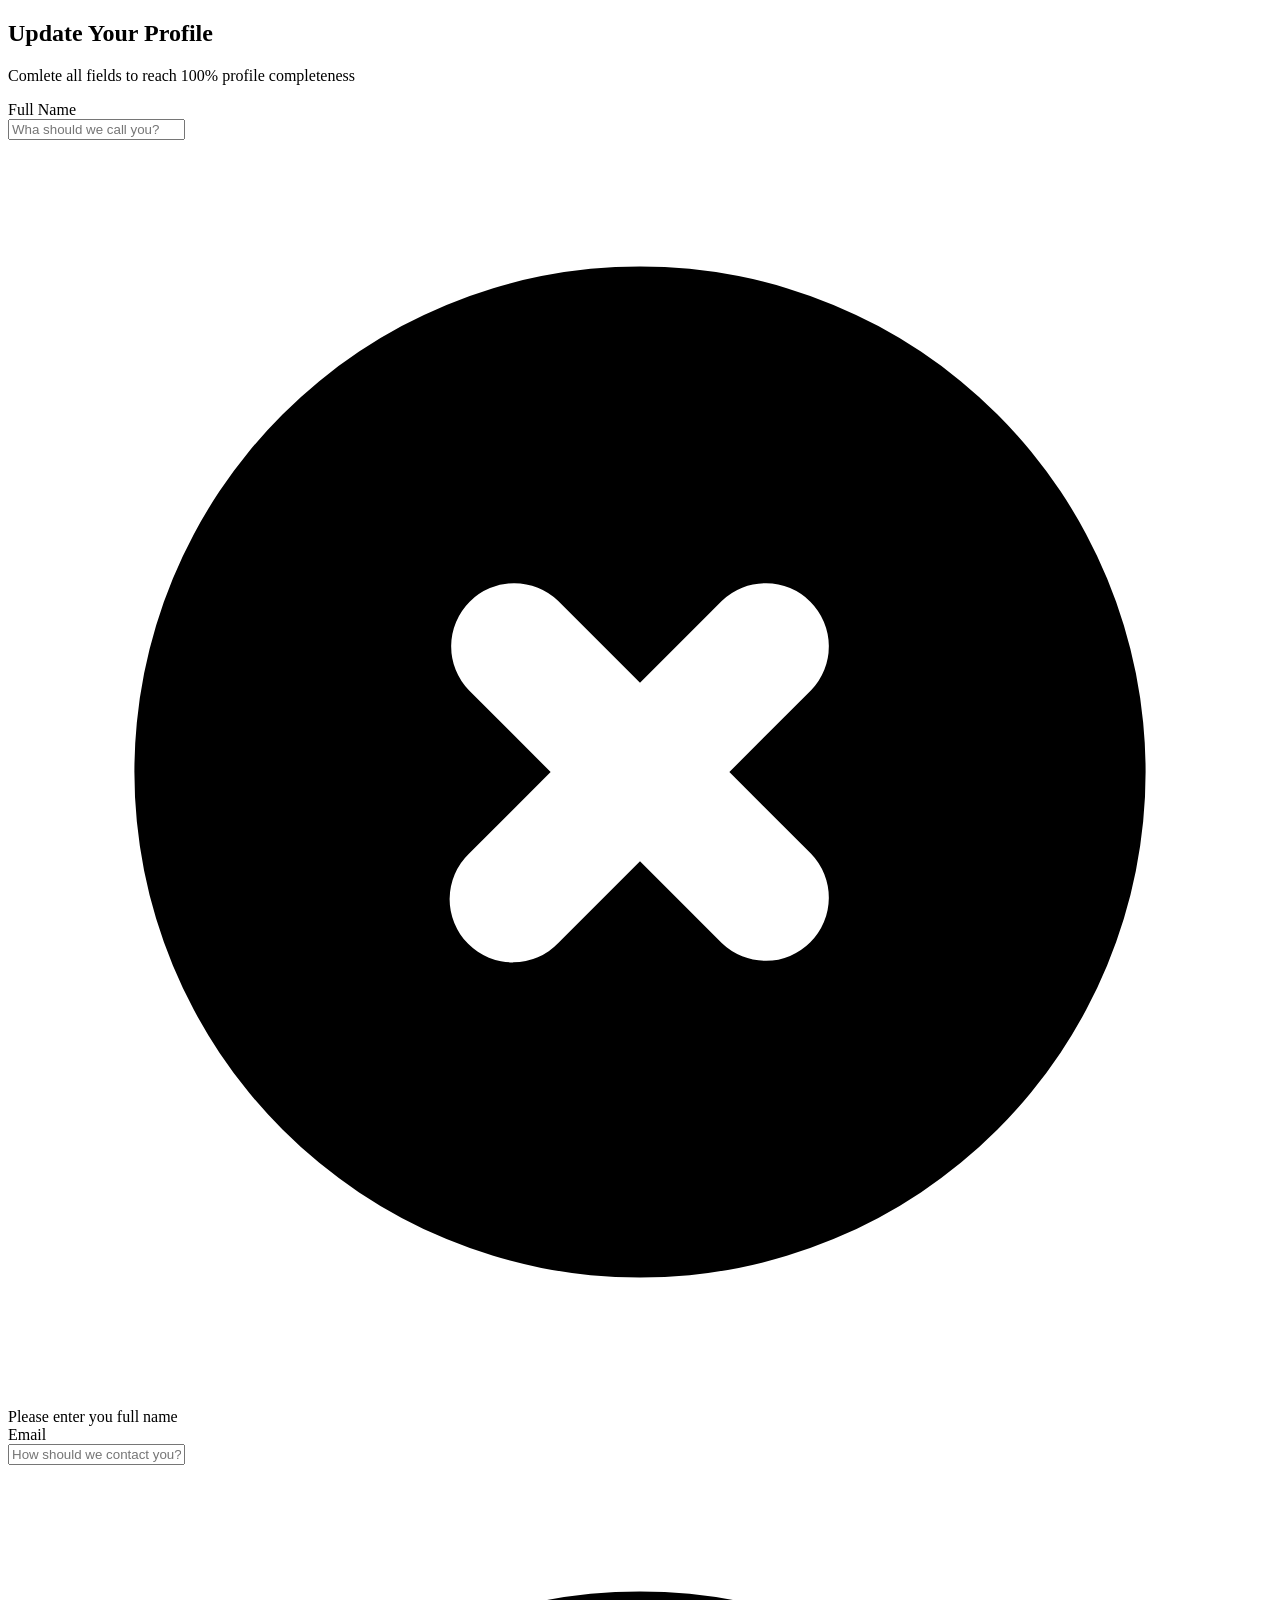
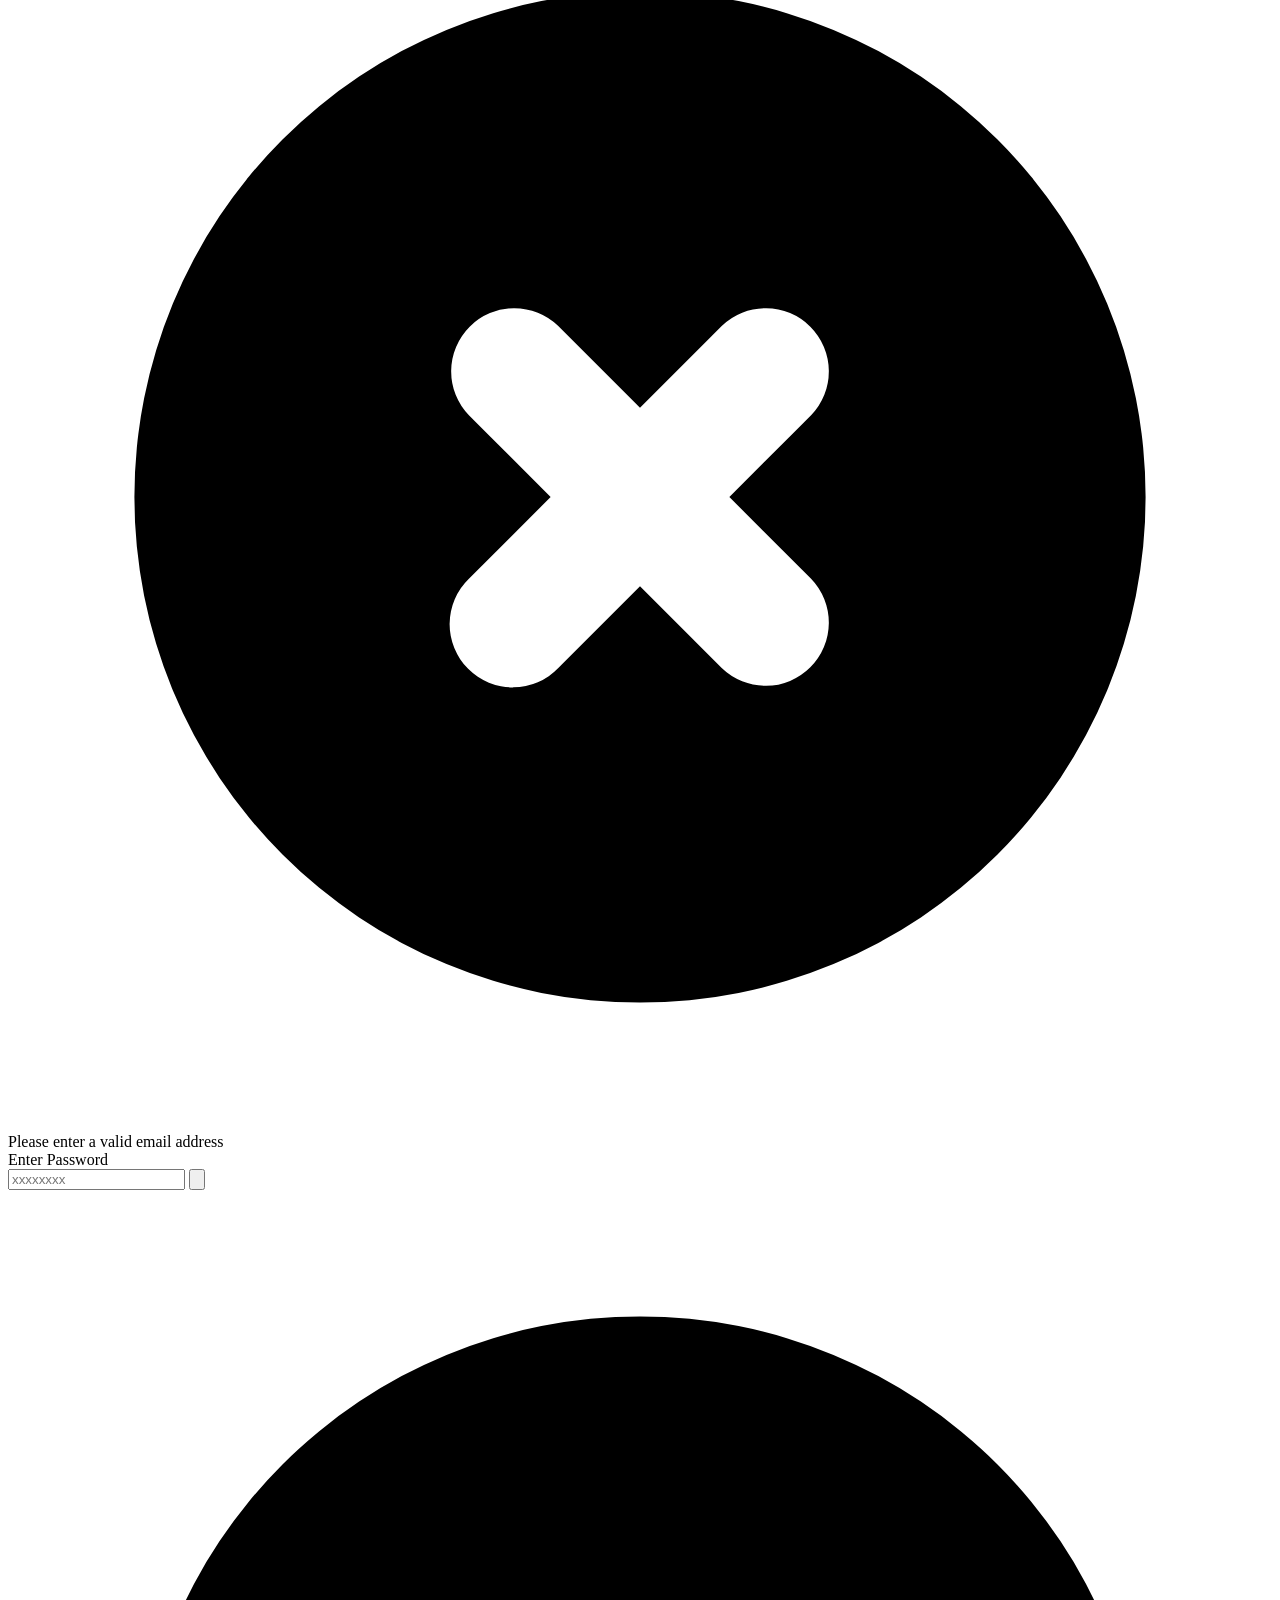
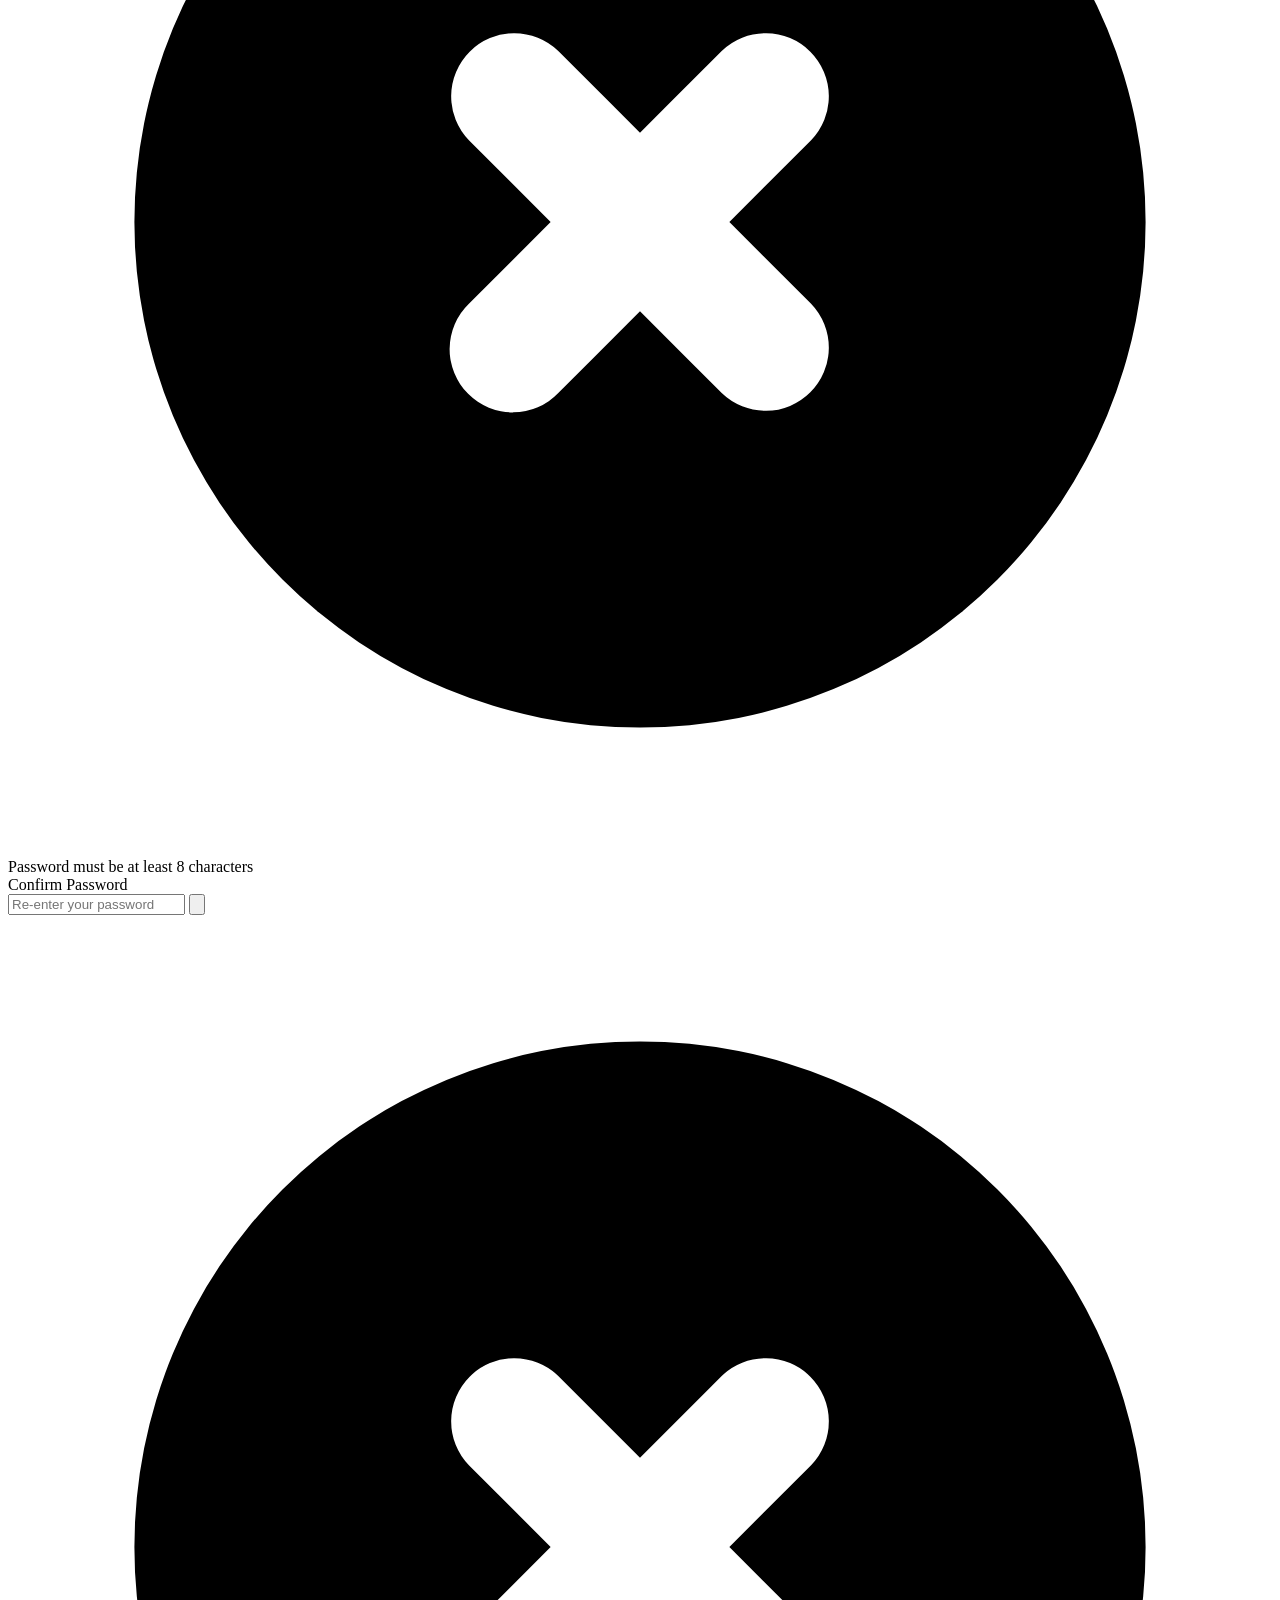
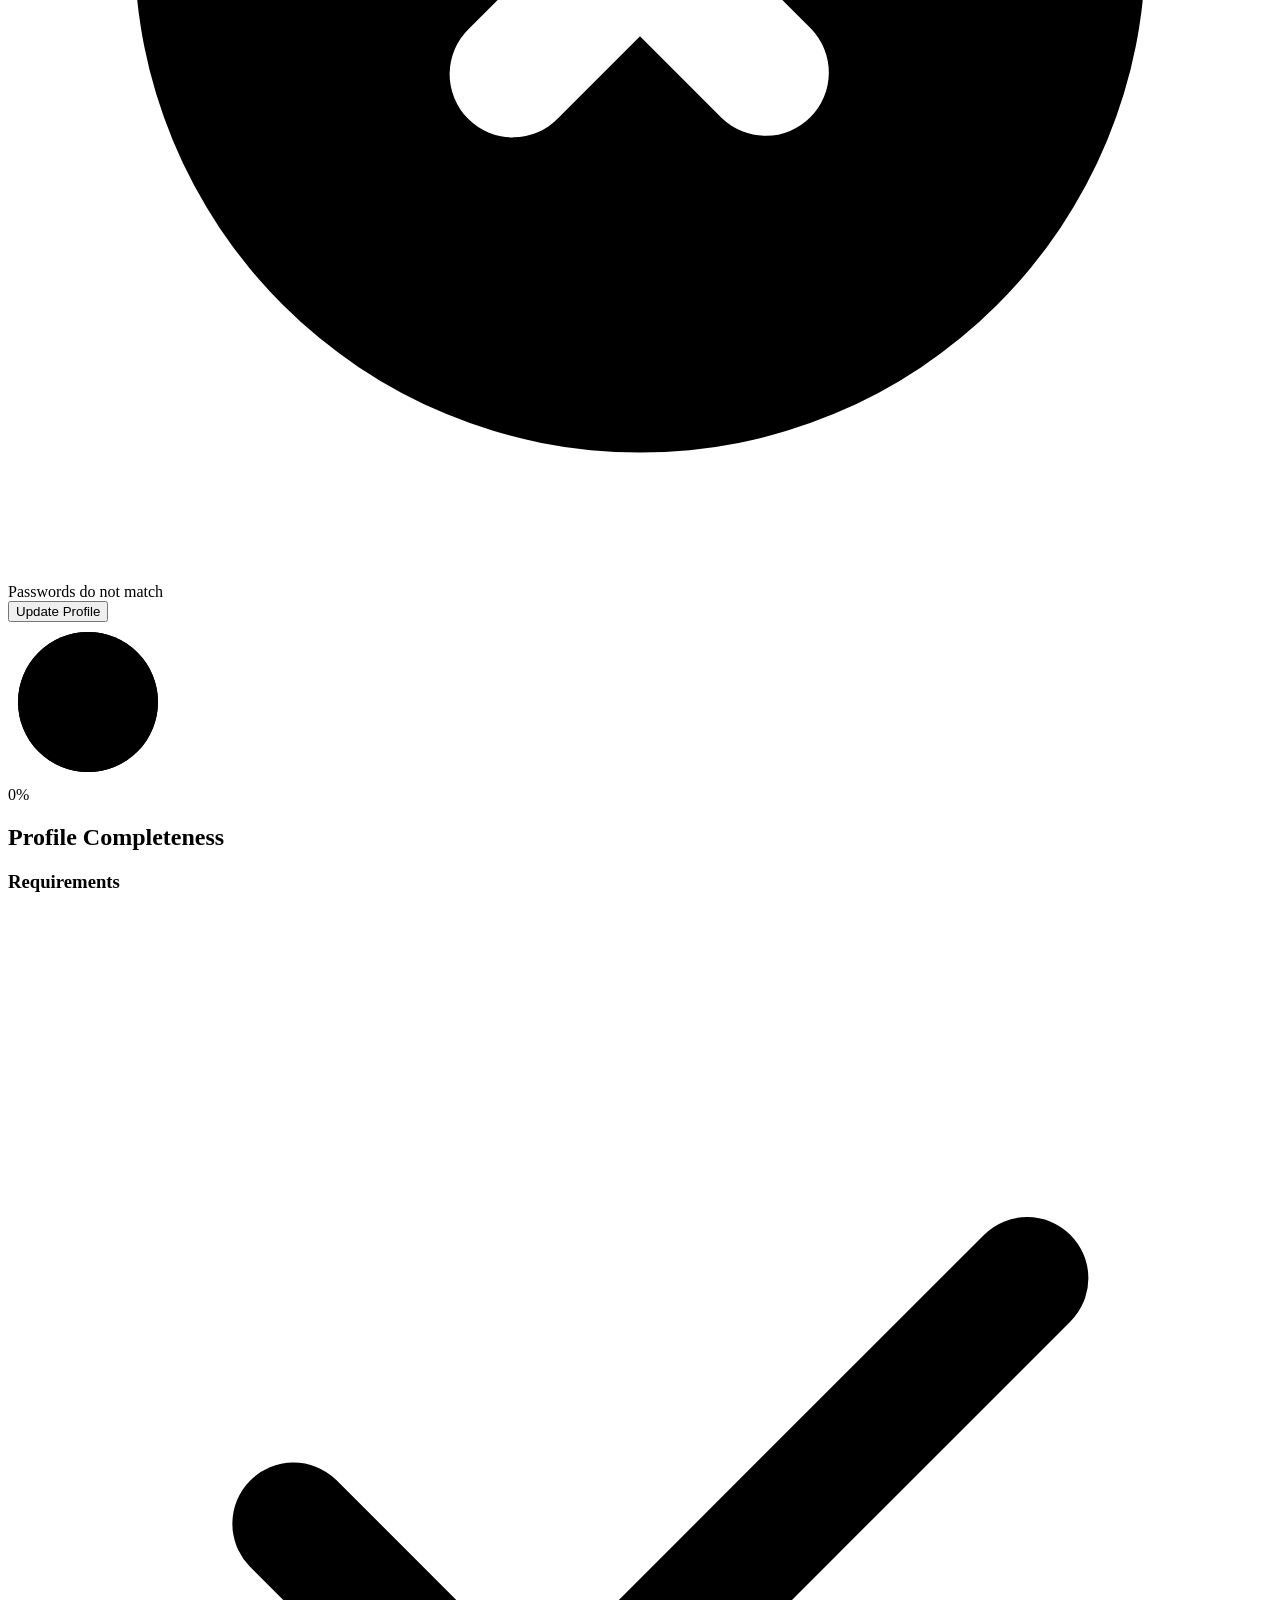
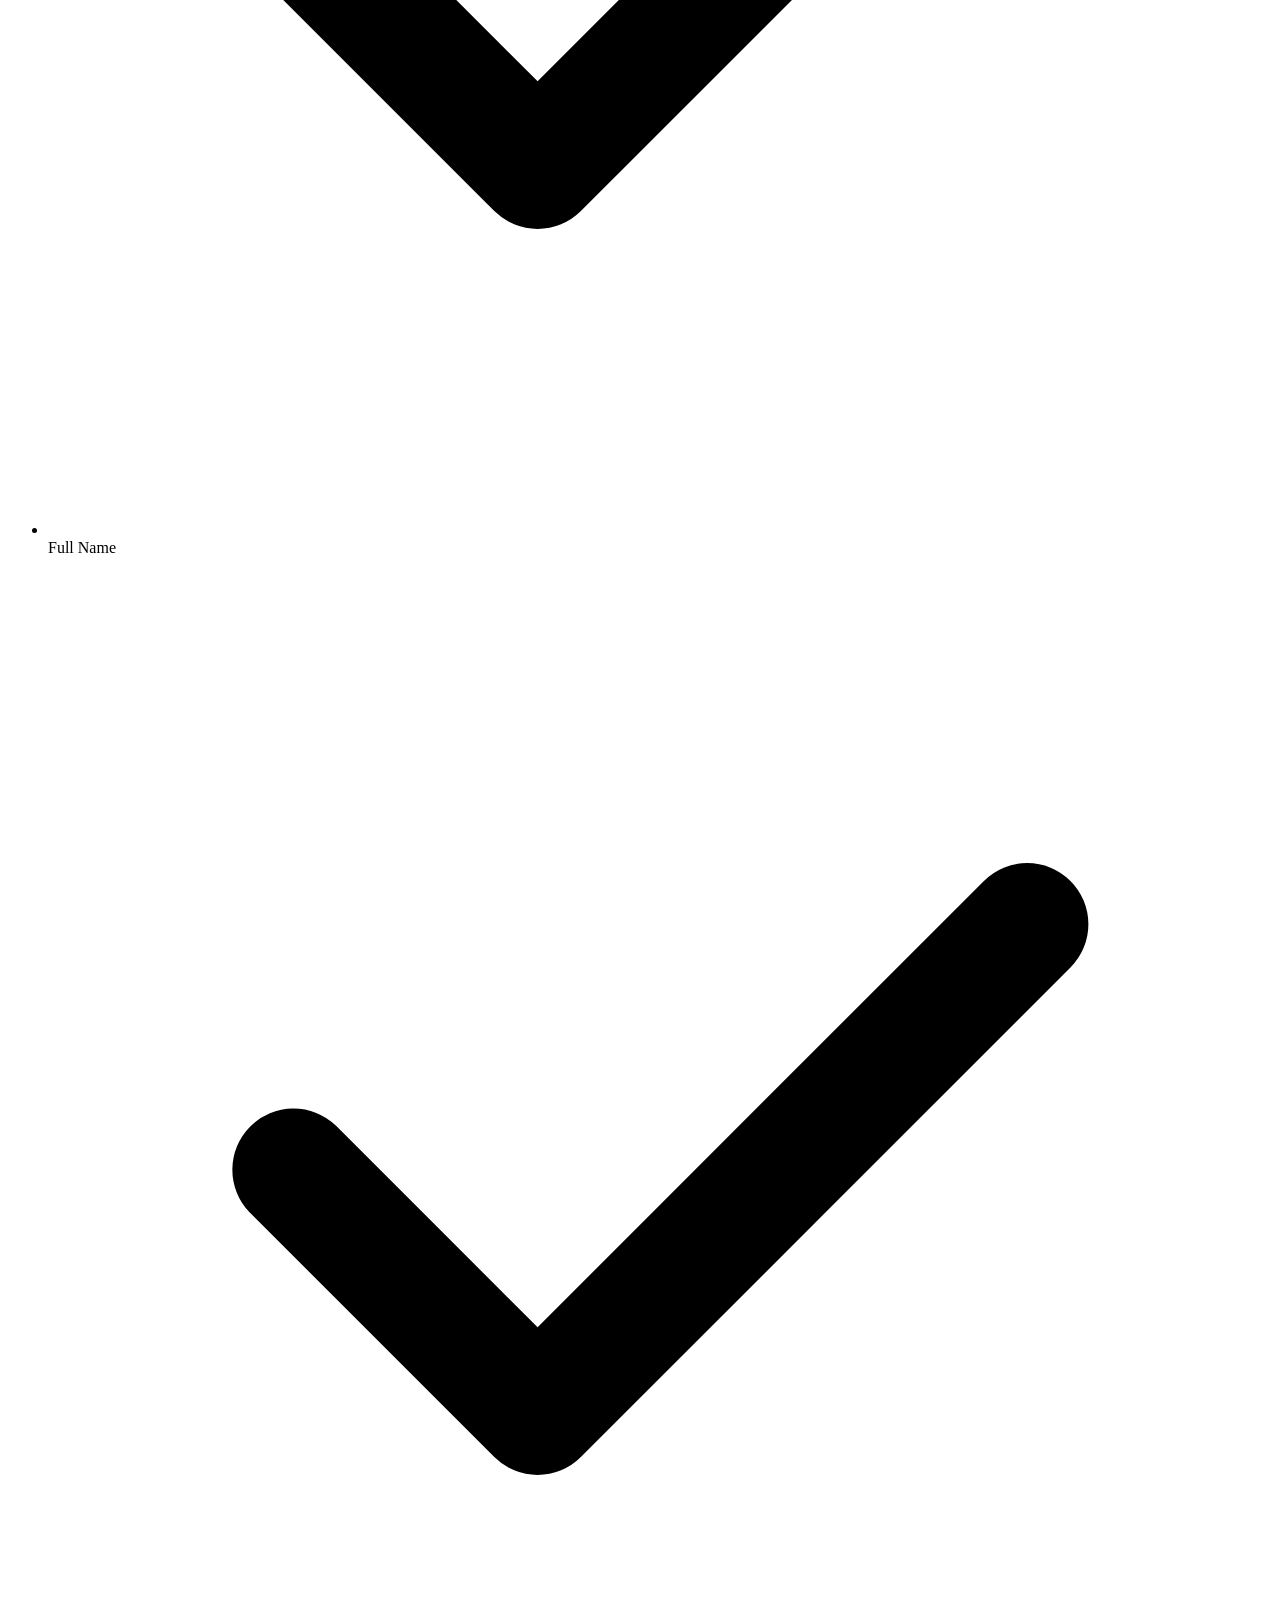
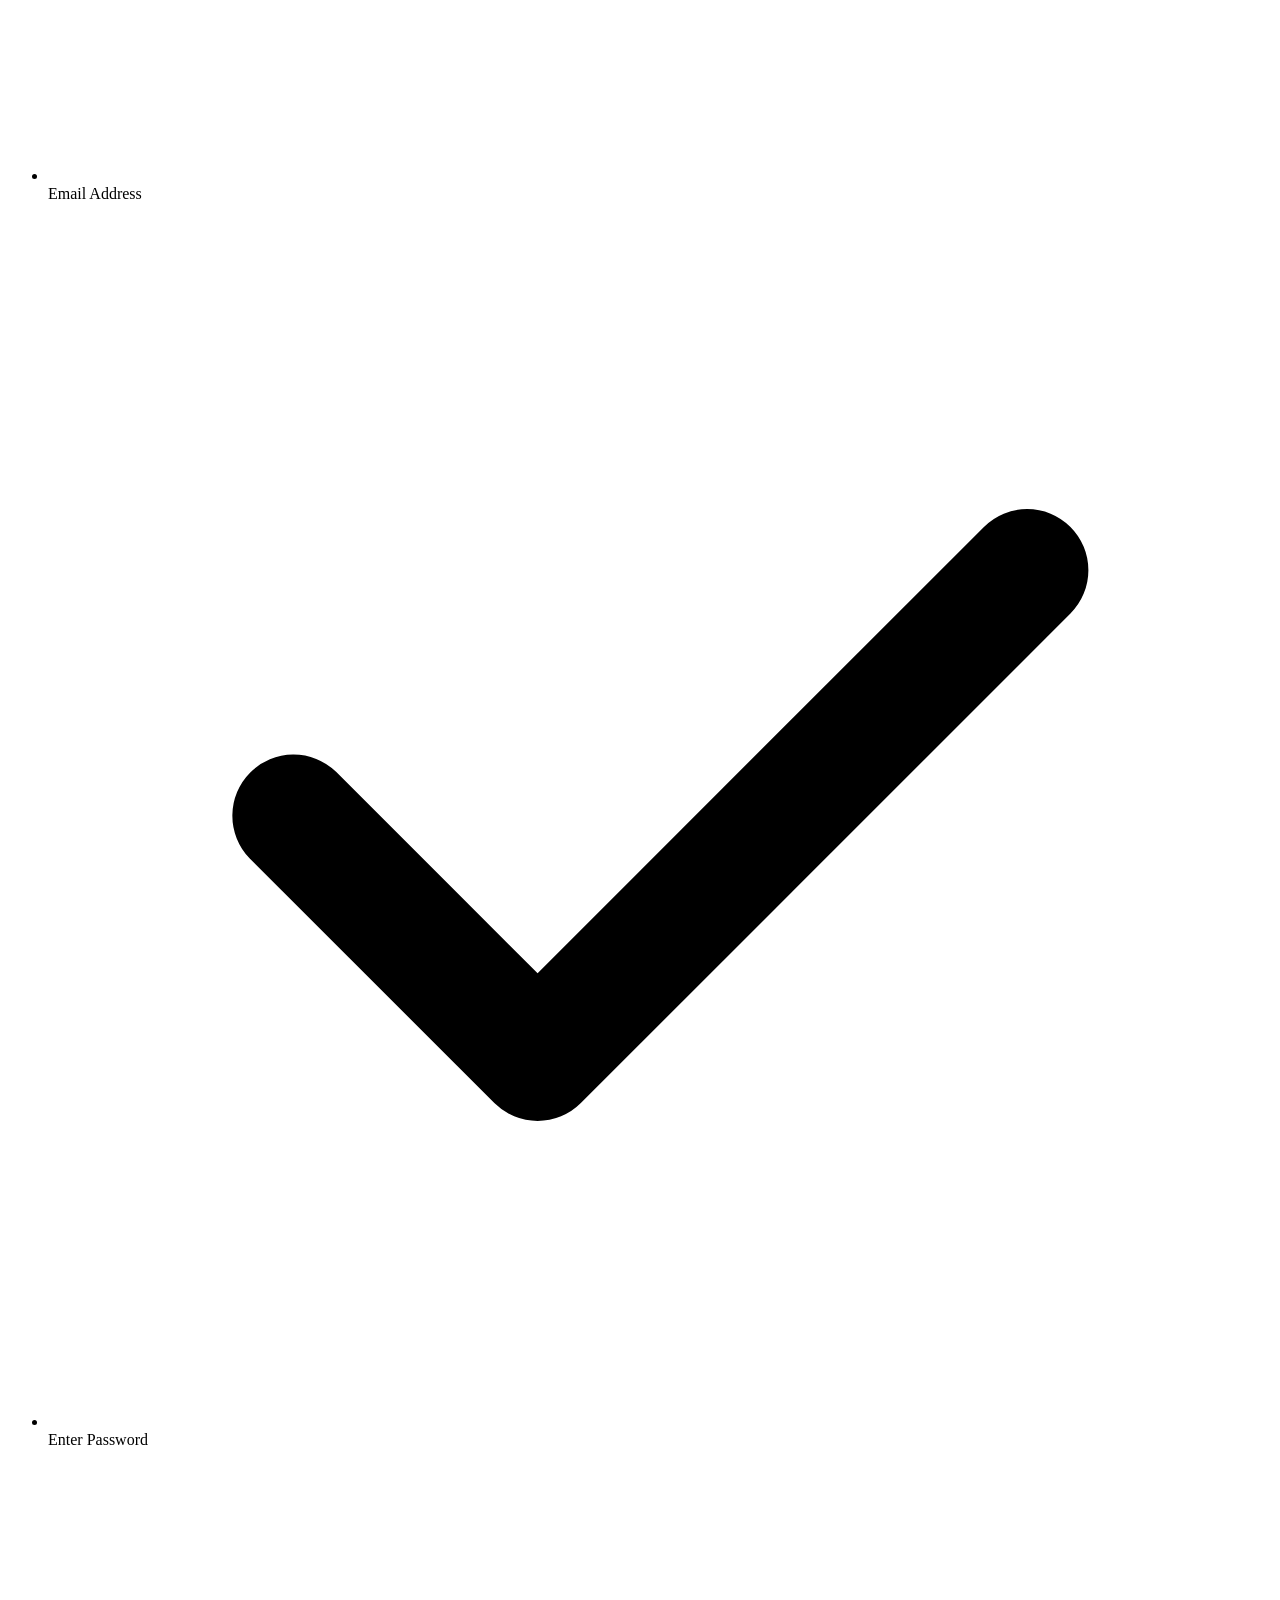
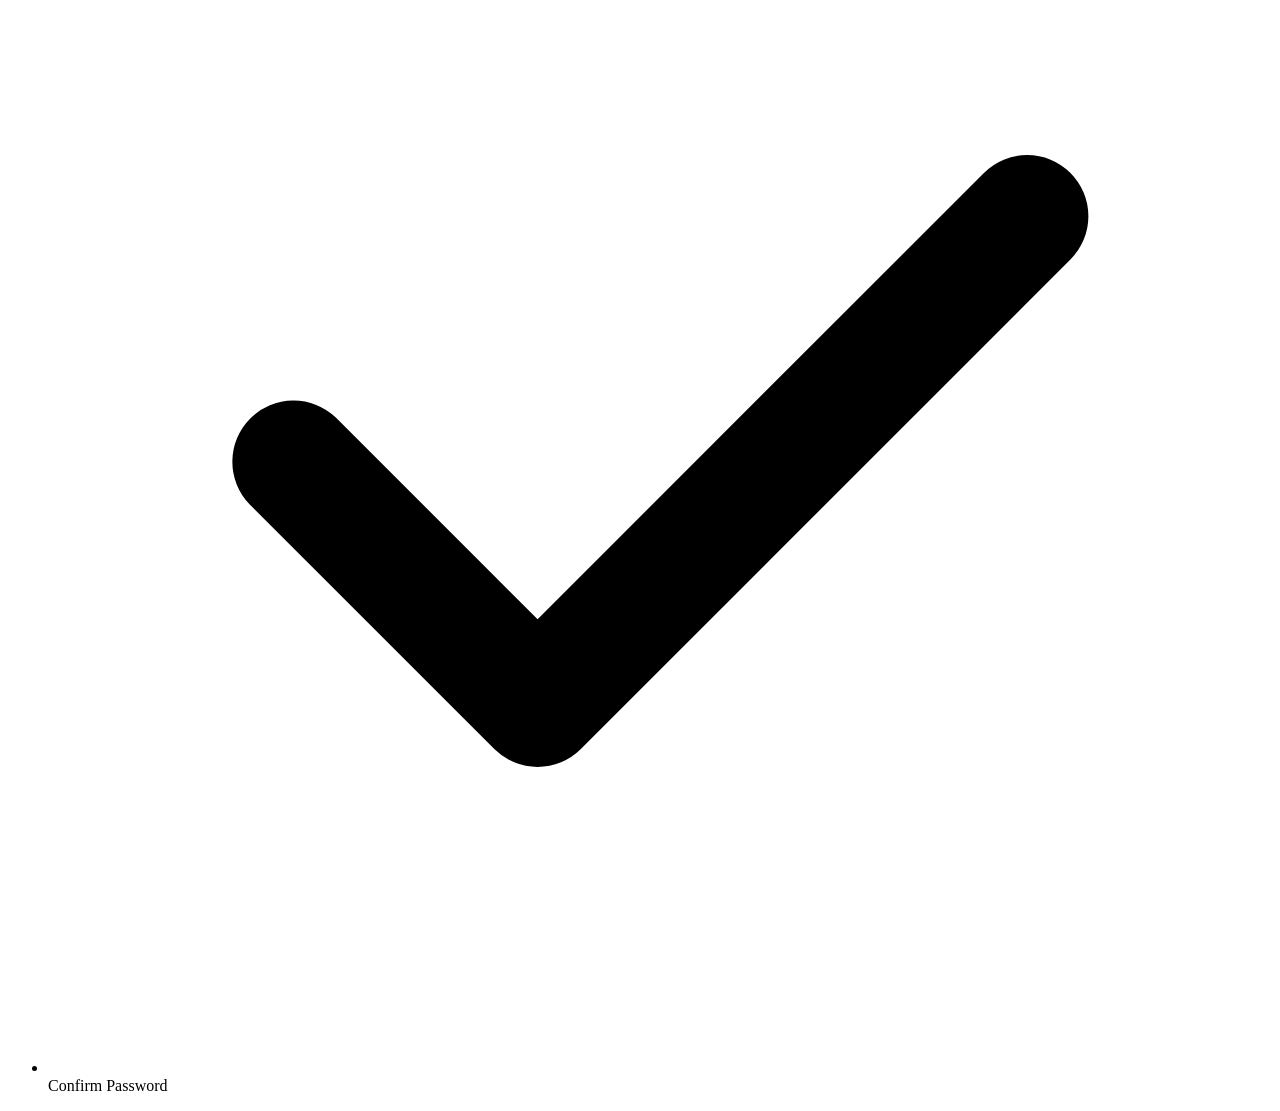
==== accessible-form/index.html @ 0be1ad4b "Add accessible profile form HTML structure This HTML file contains a structured accessible profile f" ====
<!DOCTYPE html>
<html lang="en">
<head>
    <meta charset="UTF-8">
    <meta name="viewport" content="width=device-width, initial-scale=1.0">
    <title>Accessible Profile Form</title>
    <link rel="stylesheet" href="./styles.css">
</head>
<body>
    <main class="form-container">
        <div class="form-wrapper">
            <section class="form-section">
                <div class="form-header">
                    <h1 class="form-title">Update Your Profile</h1>
                    <p class="form-subtitle">Comlete all fields to reach 100% profile completeness</p>
                </div>

                <form id="profileForm" novalidate>
                    <!--Full Name-->
                    <div class="form-group">
                        <label for="fullName" class="form-label form-label--required">Full Name</label>
                        <div class="input-wrapper">
                            <input 
                                type="text"
                                id="fullName"
                                name="fullName"
                                class="form-input"
                                placeholder="Wha should we call you?"
                                aria-required="true"
                                aria-describedby="fullName-error"
                            >
                        </div>
                        <div id="fullName-error" class="error-message" role="alert" aria-live="polite">
                            <svg class="error-icon" viewBox="0 0 20 20" fill="currentColor">
                                <path fill-rule="evenodd" d="M10 18a8 8 0 100-16 8 8 0 000 16zM8.707 7.293a1 1 0 00-1.414 1.414L8.586 10l-1.293 1.293a1 1 0 101.414 1.414L10 11.414l1.293 1.293a1 1 0 001.414-1.414L11.414 10l1.293-1.293a1 1 0 00-1.414-1.414L10 8.586 8.707 7.293z" clip-rule="evenodd"/>
                            </svg>
                            <span>Please enter you full name</span>
                        </div>
                    </div>

                    <!--Email-->
                    <div class="form-group">
                        <label for="email" class="form-label form-label--required">Email</label>
                        <div class="input-wrapper">
                            <input 
                                type="email"
                                name="email" 
                                id="email"
                                class="form-input"
                                placeholder="How should we contact you?"
                                aria-required="true"
                                aria-describedby="email-error"
                            >
                        </div>
                        <div id="email-error" class="error-message" role="alert" aria-live="polite">
                            <svg class="error-icon" viewBox="0 0 20 20" fill="currentColor">
                                <path fill-rule="evenodd" d="M10 18a8 8 0 100-16 8 8 0 000 16zM8.707 7.293a1 1 0 00-1.414 1.414L8.586 10l-1.293 1.293a1 1 0 101.414 1.414L10 11.414l1.293 1.293a1 1 0 001.414-1.414L11.414 10l1.293-1.293a1 1 0 00-1.414-1.414L10 8.586 8.707 7.293z" clip-rule="evenodd"/>
                            </svg>
                            <span>Please enter a valid email address</span>
                        </div>
                    </div>

                    <!--Password-->
                    <div class="form-group">
                        <label for="password" class="form-label form-label--required">Enter Password</label>
                        <div class="password-wrapper">
                            <input 
                                type="password"
                                id="password"
                                name="password"
                                class="form-input"
                                placeholder="xxxxxxxx"
                                aria-required="true"
                                aria-describedby="password-error password-toggle"    
                            >
                            <button 
                                type="button"
                                id="password-toggle"
                                class="password-toggle"
                                aria-label="Show password"
                                data-target="password"
                            >
                                <svg class="eye-icon" xmlns="http://www.w3.org/2000/svg" viewBox="0 0 24 24" fill="none" stroke="currentColor" stroke-width="2">
                                    <path d="M1 12s4-8 11-8 11 8 11 8-4 8-11 8-11-8-11-8z"></path>
                                    <circle cx="12" cy="12" r="3"></circle>
                                </svg>
                            </button>
                        </div>
                        <div id="password-error" class="error-message" role="alert" aria-live="polite">
                            <svg class="error-icon" viewBox="0 0 20 20" fill="currentColor">
                                <path fill-rule="evenodd" d="M10 18a8 8 0 100-16 8 8 0 000 16zM8.707 7.293a1 1 0 00-1.414 1.414L8.586 10l-1.293 1.293a1 1 0 101.414 1.414L10 11.414l1.293 1.293a1 1 0 001.414-1.414L11.414 10l1.293-1.293a1 1 0 00-1.414-1.414L10 8.586 8.707 7.293z" clip-rule="evenodd"/>
                            </svg>
                            <span>Password must be at least 8 characters</span>
                        </div>
                    </div>

                    <!--Confirm Password-->
                    <div class="form-group">
                        <label for="confirmPassword" class="form-label form-label--required">Confirm Password</label>
                        <div class="password-wrapper">
                            <input 
                                type="text"
                                id="confirmPassword"
                                name="confirmPassword"
                                class="form-input"
                                placeholder="Re-enter your password"
                                aria-required="true"
                                aria-describedby="confirmPassword-error"
                            >
                            <button
                                type="button"
                                class="password-toggle"
                                aria-label="Show password"
                                data-target="confirmPassword"
                            >
                                <svg class="eye-icon" xmlns="http://www.w3.org/2000/svg" viewBox="0 0 24 24" fill="none" stroke="currentColor" stroke-width="2">
                                    <path d="M1 12s4-8 11-8 11 8 11 8-4 8-11 8-11-8-11-8z"></path>
                                    <circle cx="12" cy="12" r="3"></circle>
                                </svg>
                            </button>
                            <div id="confirmPassword-error" class="error-message" role="alert" aria-live="polite">
                                <svg class="error-icon" viewBox="0 0 20 20" fill="currentColor">
                                    <path fill-rule="evenodd" d="M10 18a8 8 0 100-16 8 8 0 000 16zM8.707 7.293a1 1 0 00-1.414 1.414L8.586 10l-1.293 1.293a1 1 0 101.414 1.414L10 11.414l1.293 1.293a1 1 0 001.414-1.414L11.414 10l1.293-1.293a1 1 0 00-1.414-1.414L10 8.586 8.707 7.293z" clip-rule="evenodd"/>
                                </svg>
                                <span>Passwords do not match</span>
                            </div>
                        </div>
                    </div>

                    <button type="submit" class="submit-button">Update Profile</button>
                </form>
            </section>

            <!--RIGHT SIDE: Progress-->
            <aside class="progress-section" aria-label="Profile completion status">
                <div class="progress-circle-wrapper">
                    <div class="progress-circle" role="img" aria-label="Profile completeness: 0%">
                        <svg width="160" height="160" viewBox="0 0 160 160">
                            <circle class="progress-circle-bg" cx="80" cy="80" r="70"></circle>
                            <circle 
                                class="progress-circle-fill" 
                                cx="80" 
                                cy="80" 
                                r="70"
                                stroke-dasharray="439.8"
                                stroke-dashoffset="439.8"
                                id="progressCircle"
                            ></circle>
                        </svg>
                        <div class="progress-text" id="progressText" aria-live="polite">0%</div>
                        <h2 class="progress-label">Profile Completeness</h2>
                    </div>
                </div>
                
                <!--Checklist-->
                <div class="checklist">
                    <h3 class="checklist-title">Requirements</h3>
                    <ul class="checklist-items" role="list">
                        <li class="checklist-item" id="check-fullName">
                            <div class="checklist-icon checklist-icon--incomplete">
                                <svg xmlns="http://www.w3.org/2000/svg" viewBox="0 0 20 20" fill="currentColor">
                                    <path fill-rule="evenodd" d="M16.707 5.293a1 1 0 010 1.414l-8 8a1 1 0 01-1.414 0l-4-4a1 1 0 011.414-1.414L8 12.586l7.293-7.293a1 1 0 011.414 0z" clip-rule="evenodd"/>
                                </svg>
                            </div>
                            <span class="checklist-text">Full Name</span>
                        </li>
                        <li class="checklist-item" id="check-email">
                            <div class="checklist-icon checklist-icon--incomplete">
                                <svg xmlns="http://www.w3.org/2000/svg" viewBox="0 0 20 20" fill="currentColor">
                                    <path fill-rule="evenodd" d="M16.707 5.293a1 1 0 010 1.414l-8 8a1 1 0 01-1.414 0l-4-4a1 1 0 011.414-1.414L8 12.586l7.293-7.293a1 1 0 011.414 0z" clip-rule="evenodd"/>
                                </svg>
                            </div>
                            <span class="checklist-text">Email Address</span>
                        </li>
                        <li class="checklist-item" id="check-password">
                            <div class="checklist-icon checklist-icon--incomplete">
                                <svg xmlns="http://www.w3.org/2000/svg" viewBox="0 0 20 20" fill="currentColor">
                                    <path fill-rule="evenodd" d="M16.707 5.293a1 1 0 010 1.414l-8 8a1 1 0 01-1.414 0l-4-4a1 1 0 011.414-1.414L8 12.586l7.293-7.293a1 1 0 011.414 0z" clip-rule="evenodd"/>
                                </svg>
                            </div>
                            <span class="checklist-text">Enter Password</span>
                        </li>
                        <li class="checklist-item" id="check-confirmPassword">
                            <div class="checklist-icon checklist-icon--incomplete">
                                <svg xmlns="http://www.w3.org/2000/svg" viewBox="0 0 20 20" fill="currentColor">
                                    <path fill-rule="evenodd" d="M16.707 5.293a1 1 0 010 1.414l-8 8a1 1 0 01-1.414 0l-4-4a1 1 0 011.414-1.414L8 12.586l7.293-7.293a1 1 0 011.414 0z" clip-rule="evenodd"/>
                                </svg>
                            </div>
                            <span class="checklist-text">Confirm Password</span>
                        </li>
                    </ul>
                </div>
            </aside>
        </div>
    </main>
    <script src="./script.js"></script>
</body>
</html>
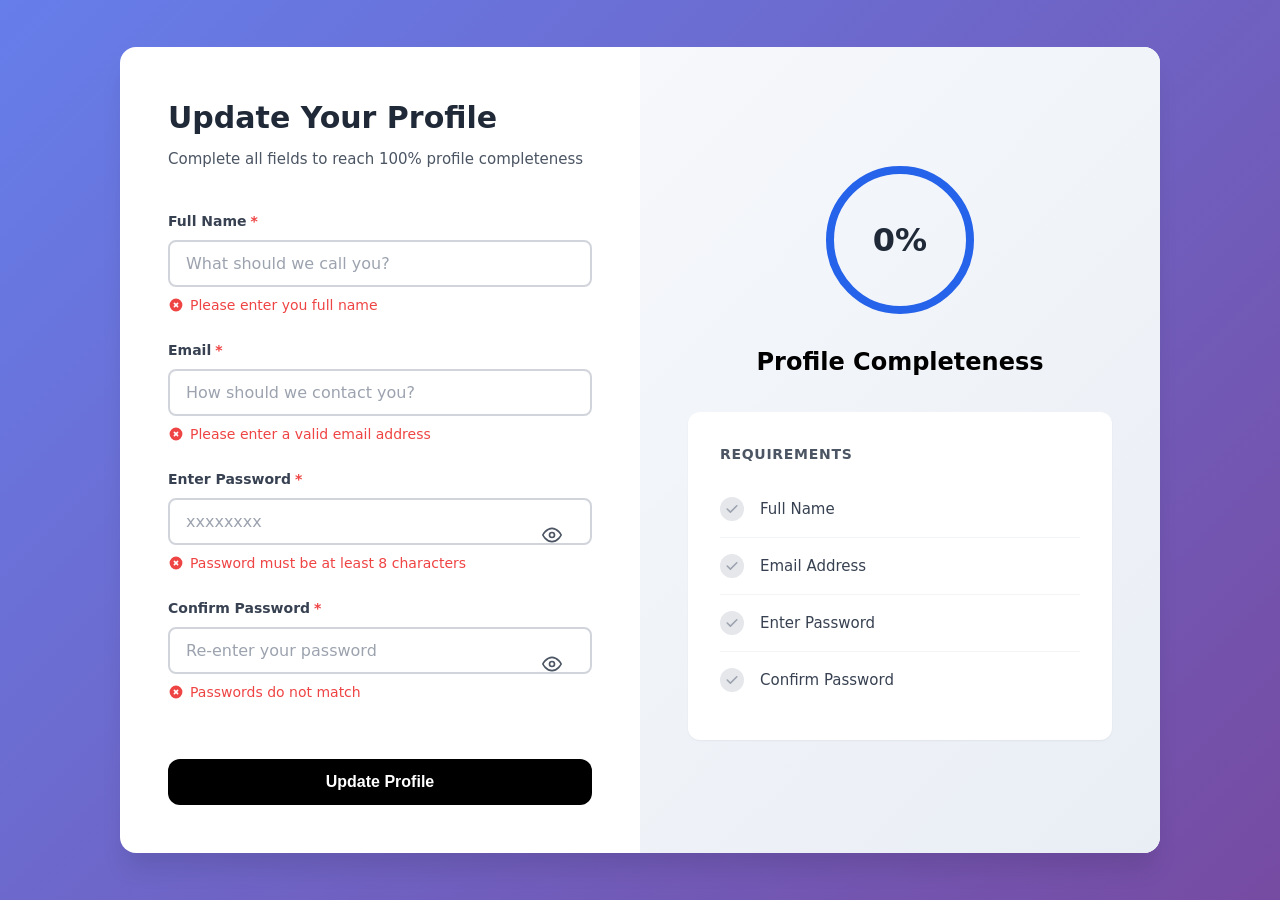
==== commit c17202ba: "Fix typos and improve form accessibility" ====
--- a/accessible-form/index.html
+++ b/accessible-form/index.html
@@ -12,10 +12,10 @@
             <section class="form-section">
                 <div class="form-header">
                     <h1 class="form-title">Update Your Profile</h1>
-                    <p class="form-subtitle">Comlete all fields to reach 100% profile completeness</p>
+                    <p class="form-subtitle">Complete all fields to reach 100% profile completeness</p>
                 </div>
 
-                <form id="profileForm" novalidate>
+                <form id="profileForm">
                     <!--Full Name-->
                     <div class="form-group">
                         <label for="fullName" class="form-label form-label--required">Full Name</label>
@@ -25,7 +25,7 @@
                                 id="fullName"
                                 name="fullName"
                                 class="form-input"
-                                placeholder="Wha should we call you?"
+                                placeholder="What should we call you?"
                                 aria-required="true"
                                 aria-describedby="fullName-error"
                             >
@@ -99,7 +99,7 @@
                         <label for="confirmPassword" class="form-label form-label--required">Confirm Password</label>
                         <div class="password-wrapper">
                             <input 
-                                type="text"
+                                type="password"
                                 id="confirmPassword"
                                 name="confirmPassword"
                                 class="form-input"
@@ -118,13 +118,13 @@
                                     <circle cx="12" cy="12" r="3"></circle>
                                 </svg>
                             </button>
+                        </div>
                             <div id="confirmPassword-error" class="error-message" role="alert" aria-live="polite">
                                 <svg class="error-icon" viewBox="0 0 20 20" fill="currentColor">
                                     <path fill-rule="evenodd" d="M10 18a8 8 0 100-16 8 8 0 000 16zM8.707 7.293a1 1 0 00-1.414 1.414L8.586 10l-1.293 1.293a1 1 0 101.414 1.414L10 11.414l1.293 1.293a1 1 0 001.414-1.414L11.414 10l1.293-1.293a1 1 0 00-1.414-1.414L10 8.586 8.707 7.293z" clip-rule="evenodd"/>
                                 </svg>
                                 <span>Passwords do not match</span>
                             </div>
-                        </div>
                     </div>
 
                     <button type="submit" class="submit-button">Update Profile</button>
@@ -148,8 +148,8 @@
                             ></circle>
                         </svg>
                         <div class="progress-text" id="progressText" aria-live="polite">0%</div>
-                        <h2 class="progress-label">Profile Completeness</h2>
                     </div>
+                    <h2 class="progress-label">Profile Completeness</h2>
                 </div>
                 
                 <!--Checklist-->
--- a/accessible-form/styles.css
+++ b/accessible-form/styles.css
@@ -0,0 +1,427 @@
+:root {
+    --color-primary: #2563eb;
+    --color-primary-dark: #1e40af;
+    --color-success: #10b981;
+    --color-error: #ef4444;
+    --color-white: #ffffff;
+    --color-black: #000000;
+    --color-gray-50: #f9fafb;
+    --color-gray-100: #f3f4f6;
+    --color-gray-200: #e5e7eb;
+    --color-gray-300: #d1d5db;
+    --color-gray-400: #9ca3af;
+    --color-gray-600: #4b5563;
+    --color-gray-700: #374151;
+    --color-gray-800: #1f2937;
+    
+    --spacing-xs: 0.25rem;
+    --spacing-sm: 0.5rem;
+    --spacing-md: 1rem;
+    --spacing-lg: 1.5rem;
+    --spacing-xl: 2rem;
+    --spacing-2xl: 2.5rem;
+    --spacing-3xl: 3rem;
+    
+    --border-radius-sm: 0.375rem;
+    --border-radius-md: 0.5rem;
+    --border-radius-lg: 0.75rem;
+    --border-radius-xl: 1rem;
+    --border-radius-full: 9999px;
+    
+    --shadow-sm: 0 1px 2px 0 rgba(0, 0, 0, 0.05);
+    --shadow-md: 0 4px 6px -1px rgba(0, 0, 0, 0.1);
+    --shadow-lg: 0 10px 15px -3px rgba(0, 0, 0, 0.1);
+    --shadow-xl: 0 20px 25px -5px rgba(0, 0, 0, 0.1);
+    
+    --transition: all 0.2s ease;
+    --transition-slow: all 0.3s ease;
+}
+
+* {
+    margin: 0;
+    padding: 0;
+    box-sizing: border-box;
+}
+
+html {
+    font-size: 16px;
+}
+
+body {
+    font-family: system-ui, -apple-system, BlinkMacSystemFont, 'Segoe UI', Roboto, Oxygen, Ubuntu, Cantarell, 'Open Sans', 'Helvetica Neue', sans-serif;
+    background: linear-gradient(135deg, #667eea 0%, #764ba2 100%);
+    min-height: 100vh;
+    display: flex;
+    align-items: center;
+    justify-content: center;
+    padding: var(--spacing-xl);
+    line-height: 1.5;
+}
+
+.form-container {
+    background: var(--color-white);
+    border-radius: var(--border-radius-xl);
+    box-shadow: var(--shadow-xl);
+    max-width: 65rem;
+    width: 100%;
+    overflow: hidden;
+}
+
+.form-wrapper {
+    display: grid;
+    grid-template-columns: repeat(2, 1fr);
+    gap: 0;
+}
+
+.form-section {
+    padding: var(--spacing-3xl);
+}
+
+.form-header {
+    margin-bottom: var(--spacing-2xl);
+}
+
+.form-title {
+    font-size: 1.875rem;
+    font-weight: 700;
+    color: var(--color-gray-800);
+    margin-bottom: var(--spacing-sm);
+}
+
+.form-subtitle {
+    color: var(--color-gray-600);
+    font-size: 0.9375rem;
+}
+
+.form-group {
+    margin-bottom: var(--spacing-lg);
+}
+
+.form-label {
+    display: block;
+    font-size: 0.875rem;
+    font-weight: 600;
+    color: var(--color-gray-700);
+    margin-bottom: var(--spacing-sm);
+}
+
+.form-label--required:after {
+    content: '*';
+    color: var(--color-error);
+    margin-left: 0.25rem;
+}
+
+.input-wrapper {
+    position: relative;
+}
+
+.form-input {
+    width: 100%;
+    padding: 0.75rem 1rem;
+    font-size: 1rem;
+    border: 2px solid var(--color-gray-300);
+    border-radius: var(--border-radius-md);
+    transition: var(--transition);
+    font-family: inherit;
+    background: var(--color-white);
+}
+
+.form-input::placeholder {
+    color: var(--color-gray-400);
+}
+
+.form-input:focus {
+    outline: none;
+    border-color: var(--color-primary);
+    box-shadow: 0 0 0 3px rgba(37, 99, 235, 0.1);
+}
+
+.form-input:disabled {
+    background: var(--color-gray-100);
+    cursor: not-allowed;
+}
+
+.form-input.error {
+    border-color: var(--color-error);
+}
+
+.form-input.error:focus {
+    box-shadow: 0 0 0 3px rgba(239, 68, 68, 0.1);
+}
+
+.form-input.success {
+    border-color: var(--color-success);
+}
+
+.password-wrapper {
+    position: relative;
+}
+
+.password-toggle {
+    position: absolute;
+    right: 0.75rem;
+    top: 50%;
+    transform: translateX(-50%);
+    background: none;
+    border: none;
+    cursor: pointer;
+    padding: 0.25rem;
+    color: var(--color-gray-600);
+    transition: var(--transition);
+    display: flex;
+    justify-content: center;
+    justify-content: center;
+}
+
+.password-toggle:hover {
+    color: var(--color-gray-800);
+}
+
+.password-toggle:focus {
+    outline: 2px solid var(--color-primary);
+    outline-offset: 2px;
+    border-radius: var(--border-radius-sm);
+}
+
+.password-toggle svg {
+    width: 1.25rem;
+    height: 1.25rem;
+}
+
+.error-message {
+    display: none;
+    color: var(--color-error);
+    font-size: 0.875rem;
+    margin-top: var(--spacing-sm);
+    display: flex;
+    align-items: center;
+    gap: 0.375rem;
+}
+
+.error-message.show {
+    display: flex;
+}
+
+.error-icon {
+    width: 1rem;
+    height: 1rem;
+    flex-shrink: 0;
+}
+
+.submit-button {
+    width: 100%;
+    padding: 0.875rem 1.5rem;
+    font-size: 1rem;
+    font-weight: 600;
+    color: var(--color-white);
+    background: var(--color-black);
+    border: none;
+    border-radius: var(--border-radius-lg);
+    cursor: pointer;
+    transition: var(--transition-slow);
+    margin-top: var(--spacing-xl);
+}
+
+.submit-button:hover {
+    transform: translateY(-2px);
+    box-shadow: var(--shadow-lg);
+}
+
+.submit-button:active {
+    transform: translateY(0);
+}
+
+.submit-button:focus {
+    outline: 2px solid var(--color-primary);
+    outline-offset: 2px;
+}
+
+.submit-button:disabled {
+    background: var(--color-gray-300);
+    cursor: not-allowed;
+    transform: none;
+}
+
+.progress-section {
+    background: linear-gradient(135deg, #f6f8fb 0%, #e9eef5 100%);
+    padding: var(--spacing-3xl);
+    display: flex;
+    flex-direction: column;
+    justify-content: center;
+}
+
+.progress-circle-wrapper {
+    display: flex;
+    flex-direction: column;
+    align-items: center;
+    margin-bottom: var(--spacing-xl);
+}
+
+.progress-circle {
+    position: relative;
+    width: 10rem;
+    height: 10rem;
+    margin-bottom: var(--spacing-lg);
+}
+
+.progress-circle svg {
+    transform: rotate(-90deg);
+}
+
+.progress-circle-bg {
+    fill: none;
+    stroke: var(--color-primary);
+    stroke-width: 8;
+}
+
+.progress-circle-fill {
+    fill: none;
+    stroke: var(--color-primary);
+    stroke-width: 8;
+    stroke-linecap: round;
+    transition: stroke-dashoffset 0.5s ease;
+}
+
+.progress-text {
+    position: absolute;
+    top: 50%;
+    left: 50%;
+    transform: translate(-50%, -50%);
+    font-size: 2rem;
+    font-weight: 700;
+    color: var(--color-gray-800);
+}
+
+.checklist {
+    background: var(--color-white);
+    border-radius: var(--border-radius-lg);
+    padding: var(--spacing-xl);
+    box-shadow: var(--shadow-sm);
+}
+
+.checklist-title {
+    font-size: 0.875rem;
+    font-weight: 600;
+    color: var(--color-gray-600);
+    margin-bottom: var(--spacing-md);
+    text-transform: uppercase;
+    letter-spacing: 0.05em;
+}
+
+.checklist-items {
+    list-style: none;
+}
+
+.checklist-item {
+    display: flex;
+    align-items: center;
+    gap: var(--spacing-md);
+    padding: var(--spacing-md) 0;
+    border-bottom: 1px solid var(--color-gray-100);
+    transition: var(--transition);
+}
+
+.checklist-item:last-child {
+    border-bottom: none;
+}
+
+.checklist-icon {
+    width: 1.5rem;
+    height: 1.5rem;
+    flex-shrink: 0;
+    border-radius: var(--border-radius-full);
+    display: flex;
+    align-items: center;
+    justify-content: center;
+    transition: var(--transition);
+}
+
+.checklist-icon--incomplete {
+    background: var(--color-gray-200);
+    color: var(--color-gray-400);
+}
+
+.checklist-icon--complete {
+    background: var(--color-success);
+    color: var(--color-white);
+}
+
+.checklist-icon svg {
+    width: 1rem;
+    height: 1rem;
+}
+
+.checklist-text {
+    font-size: 0.9375rem;
+    color: var(--color-gray-700);
+    transition: var(--transition);
+}
+
+.checklist-item.completed .checklist-text {
+    text-decoration: line-through;
+    color: var(--color-gray-400);
+}
+
+/* RESPONSIVE */
+@media (max-width: 1024px) {
+    .form-wrapper {
+        grid-template-columns: 1fr;
+    }
+
+    .progress-section {
+        order: -1;
+        padding: var(--spacing-2xl);
+    }
+
+    .progress-circle {
+        width: 8rem;
+        height: 8rem;
+    }
+
+    .progress-text {
+        font-size: 1.75rem;
+    }
+}
+
+@media (max-width: 640px) {
+    body {
+        padding: var(--spacing-md);
+    }
+
+    .form-section,
+    .progress-section {
+        padding: var(--spacing-xl);
+    }
+
+    .form-title {
+        font-size: 1.5rem;
+    }
+
+    .progress-circle {
+        width: 7rem;
+        height: 7rem;
+    }
+
+    .progress-text {
+        font-size: 1.5rem;
+    }
+}
+
+/* ACCESSIBILITY */
+.visually-hidden {
+    position: absolute;
+    width: 1px;
+    height: 1px;
+    padding: 0;
+    margin: -1px;
+    overflow: hidden;
+    clip: rect(0, 0, 0, 0);
+    white-space: nowrap;
+    border: 0;
+}
+
+/* FOCUS VISIBLE */
+*:focus-visible {
+    outline: 2px solid var(--color-primary);
+    outline-offset: 2px;
+}
